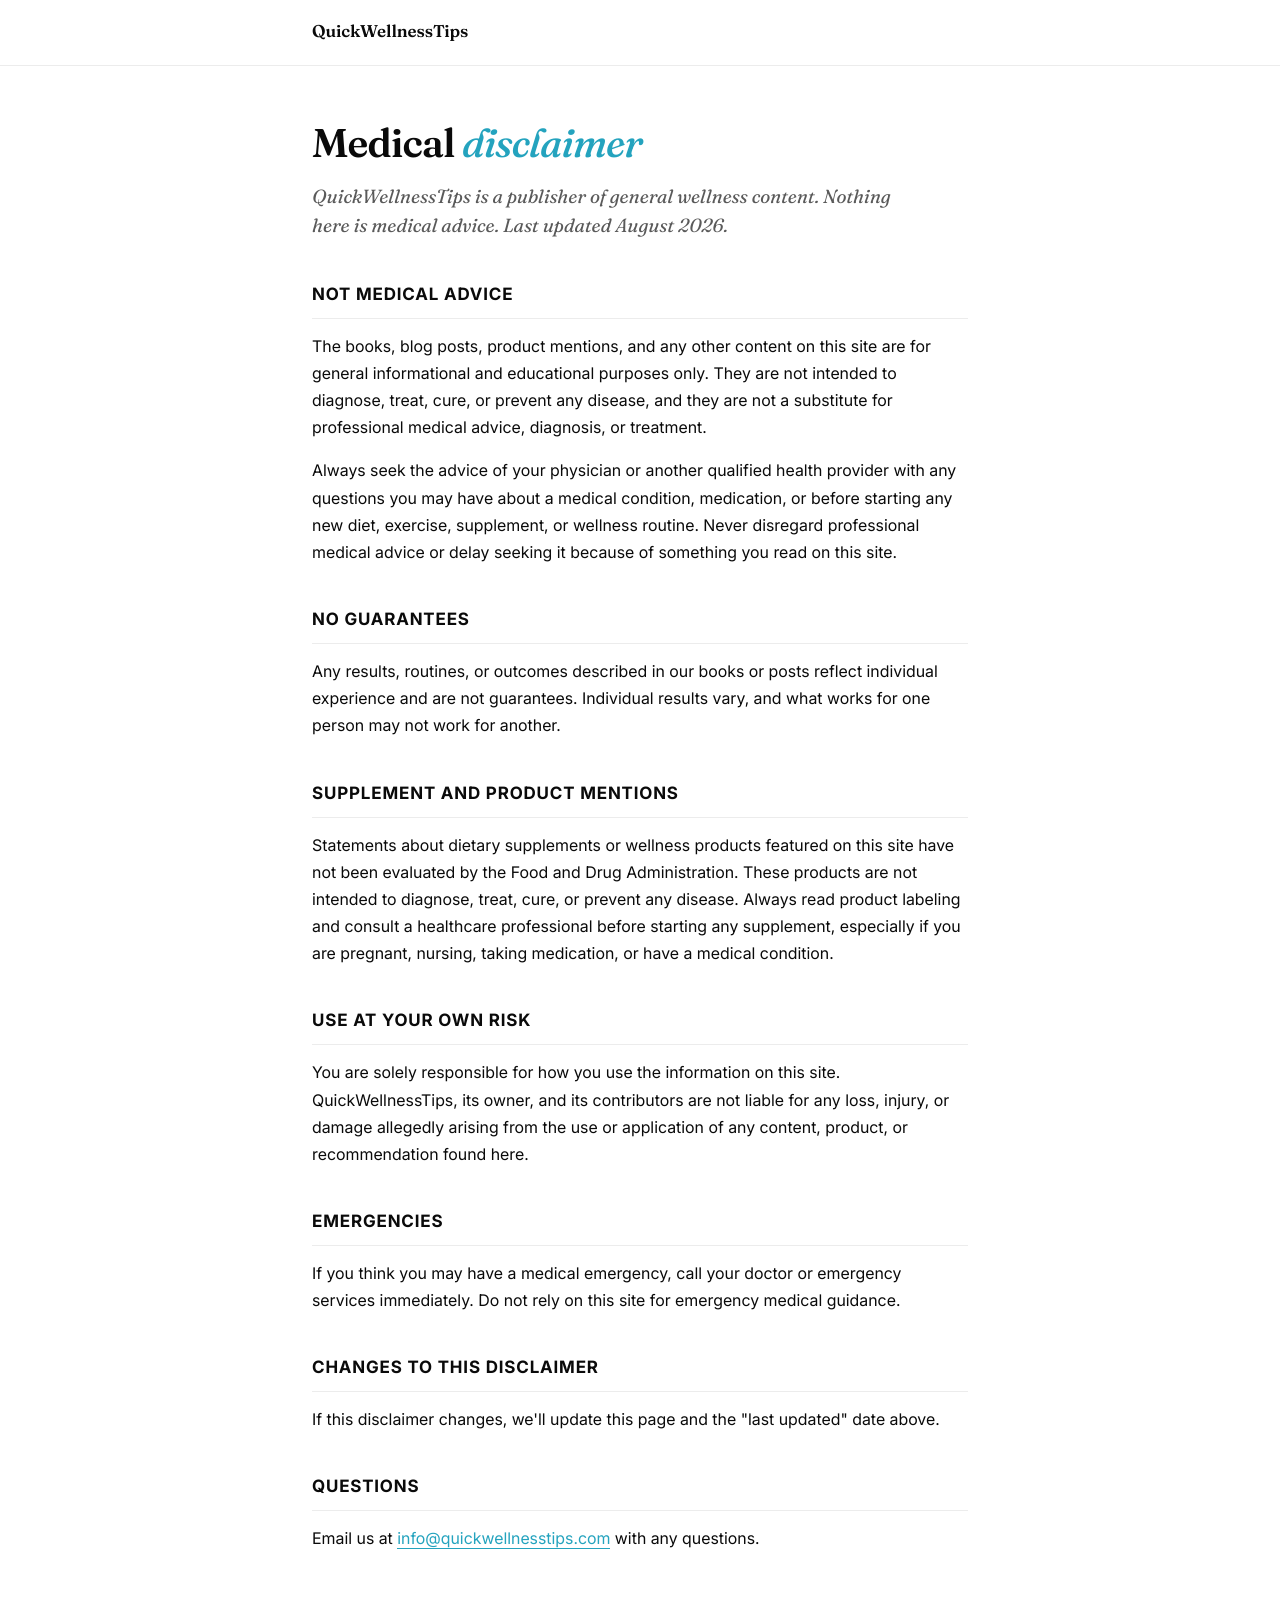
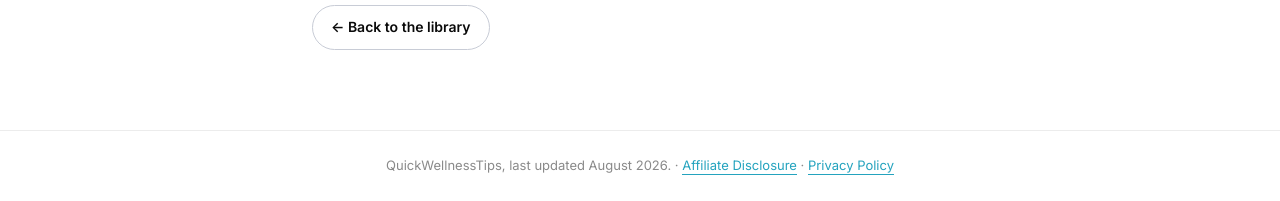
==== disclaimer.html @ e6a0ce76 "Restructure product cards, swap in real PDF-title book covers, add legal pages - Featured products: " ====
<!DOCTYPE html>
<html lang="en">
<head>
  <meta charset="UTF-8">
  <title>Medical Disclaimer, QuickWellnessTips</title>
  <meta name="viewport" content="width=device-width, initial-scale=1">
  <link rel="preconnect" href="https://fonts.googleapis.com">
  <link rel="preconnect" href="https://fonts.gstatic.com" crossorigin>
  <link href="https://fonts.googleapis.com/css2?family=Inter:wght@400;500;600;700&family=Fraunces:ital,opsz,wght@1,9..144,400&display=swap" rel="stylesheet">
  <style>
    :root {
      --paper: #ffffff;
      --ink: #0a0a0a;
      --ink-soft: #2a2a2a;
      --ink-mid: #5a5a5a;
      --ink-muted: #8a8a8a;
      --rule: #ececec;
      --rule-strong: #c8ccd6;
      --accent: #24A3BE;
      --accent-deep: #1b8499;

      --sans: "Inter", -apple-system, BlinkMacSystemFont, "Helvetica Neue", Arial, sans-serif;
      --serif: "Fraunces", Georgia, "Times New Roman", serif;
    }
    * { box-sizing: border-box; }
    html, body {
      margin: 0; padding: 0; background: var(--paper); color: var(--ink);
      font-family: var(--sans); font-size: 16px; line-height: 1.7;
      -webkit-font-smoothing: antialiased; text-rendering: geometricPrecision;
    }
    a { color: var(--accent); text-decoration: none; border-bottom: 1px solid currentColor; }
    a:hover { color: var(--accent-deep); }
    img { max-width: 100%; height: auto; display: block; }
    .wrap { max-width: 720px; margin: 0 auto; padding: 0 32px; }

    header {
      border-bottom: 1px solid var(--rule);
      padding: 18px 0;
      margin-bottom: 56px;
    }
    header .wrap { display: flex; align-items: center; gap: 12px; }
    header img {
      width: 32px; height: 32px;
      filter: drop-shadow(0 1px 2px rgba(0,0,0,0.08));
    }
    header .name {
      font-family: var(--serif);
      font-size: 17px; font-weight: 600;
      letter-spacing: -0.005em;
    }
    header a { color: inherit; border: 0; }

    main { padding: 0 0 80px; }
    h1 {
      font-family: var(--serif);
      font-size: clamp(28px, 4vw, 40px);
      line-height: 1.1;
      letter-spacing: -0.02em;
      font-weight: 600;
      margin: 0 0 16px 0;
    }
    .lede {
      font-family: var(--serif);
      font-style: italic;
      font-size: 19px;
      line-height: 1.55;
      color: var(--ink-mid);
      margin: 0 0 36px 0;
      max-width: 600px;
    }
    h2 {
      font-family: var(--sans);
      font-size: 17px;
      font-weight: 700;
      letter-spacing: 0.05em;
      text-transform: uppercase;
      color: var(--ink);
      margin: 40px 0 14px;
      padding-bottom: 8px;
      border-bottom: 1px solid var(--rule);
    }
    p { margin: 0 0 16px 0; }
    ul, ol { padding-left: 22px; margin: 0 0 16px 0; }
    li { margin-bottom: 8px; }
    strong { font-weight: 600; color: var(--ink); }
    .back {
      display: inline-block;
      margin-top: 36px;
      padding: 10px 18px;
      border: 1px solid var(--rule-strong);
      border-radius: 999px;
      font-family: var(--sans);
      font-size: 14px;
      font-weight: 600;
      color: var(--ink);
    }
    .back:hover { border-color: var(--ink); }

    footer {
      padding: 24px 0;
      border-top: 1px solid var(--rule);
      color: var(--ink-muted);
      font-size: 13px;
      text-align: center;
    }
  </style>
</head>
<body>
  <header>
    <div class="wrap">
      <a class="name" href="index.html"><img src="bundle/qwt-logo-200.png" alt="" style="display:none">QuickWellnessTips</a>
    </div>
  </header>

  <main>
    <div class="wrap">
      <h1>Medical <em style="font-family:var(--serif); font-style:italic; color:var(--accent); font-weight:500;">disclaimer</em></h1>
      <p class="lede">QuickWellnessTips is a publisher of general wellness content. Nothing here is medical advice. Last updated August 2026.</p>

      <h2>Not medical advice</h2>
      <p>The books, blog posts, product mentions, and any other content on this site are for general informational and educational purposes only. They are not intended to diagnose, treat, cure, or prevent any disease, and they are not a substitute for professional medical advice, diagnosis, or treatment.</p>
      <p>Always seek the advice of your physician or another qualified health provider with any questions you may have about a medical condition, medication, or before starting any new diet, exercise, supplement, or wellness routine. Never disregard professional medical advice or delay seeking it because of something you read on this site.</p>

      <h2>No guarantees</h2>
      <p>Any results, routines, or outcomes described in our books or posts reflect individual experience and are not guarantees. Individual results vary, and what works for one person may not work for another.</p>

      <h2>Supplement and product mentions</h2>
      <p>Statements about dietary supplements or wellness products featured on this site have not been evaluated by the Food and Drug Administration. These products are not intended to diagnose, treat, cure, or prevent any disease. Always read product labeling and consult a healthcare professional before starting any supplement, especially if you are pregnant, nursing, taking medication, or have a medical condition.</p>

      <h2>Use at your own risk</h2>
      <p>You are solely responsible for how you use the information on this site. QuickWellnessTips, its owner, and its contributors are not liable for any loss, injury, or damage allegedly arising from the use or application of any content, product, or recommendation found here.</p>

      <h2>Emergencies</h2>
      <p>If you think you may have a medical emergency, call your doctor or emergency services immediately. Do not rely on this site for emergency medical guidance.</p>

      <h2>Changes to this disclaimer</h2>
      <p>If this disclaimer changes, we'll update this page and the "last updated" date above.</p>

      <h2>Questions</h2>
      <p>Email us at <a href="mailto:info@quickwellnesstips.com">info@quickwellnesstips.com</a> with any questions.</p>

      <a class="back" href="index.html">&larr; Back to the library</a>
    </div>
  </main>

  <footer>
    QuickWellnessTips, last updated August 2026. &middot;
    <a href="disclosure.html">Affiliate Disclosure</a> &middot;
    <a href="privacy.html">Privacy Policy</a>
  </footer>
</body>
</html>
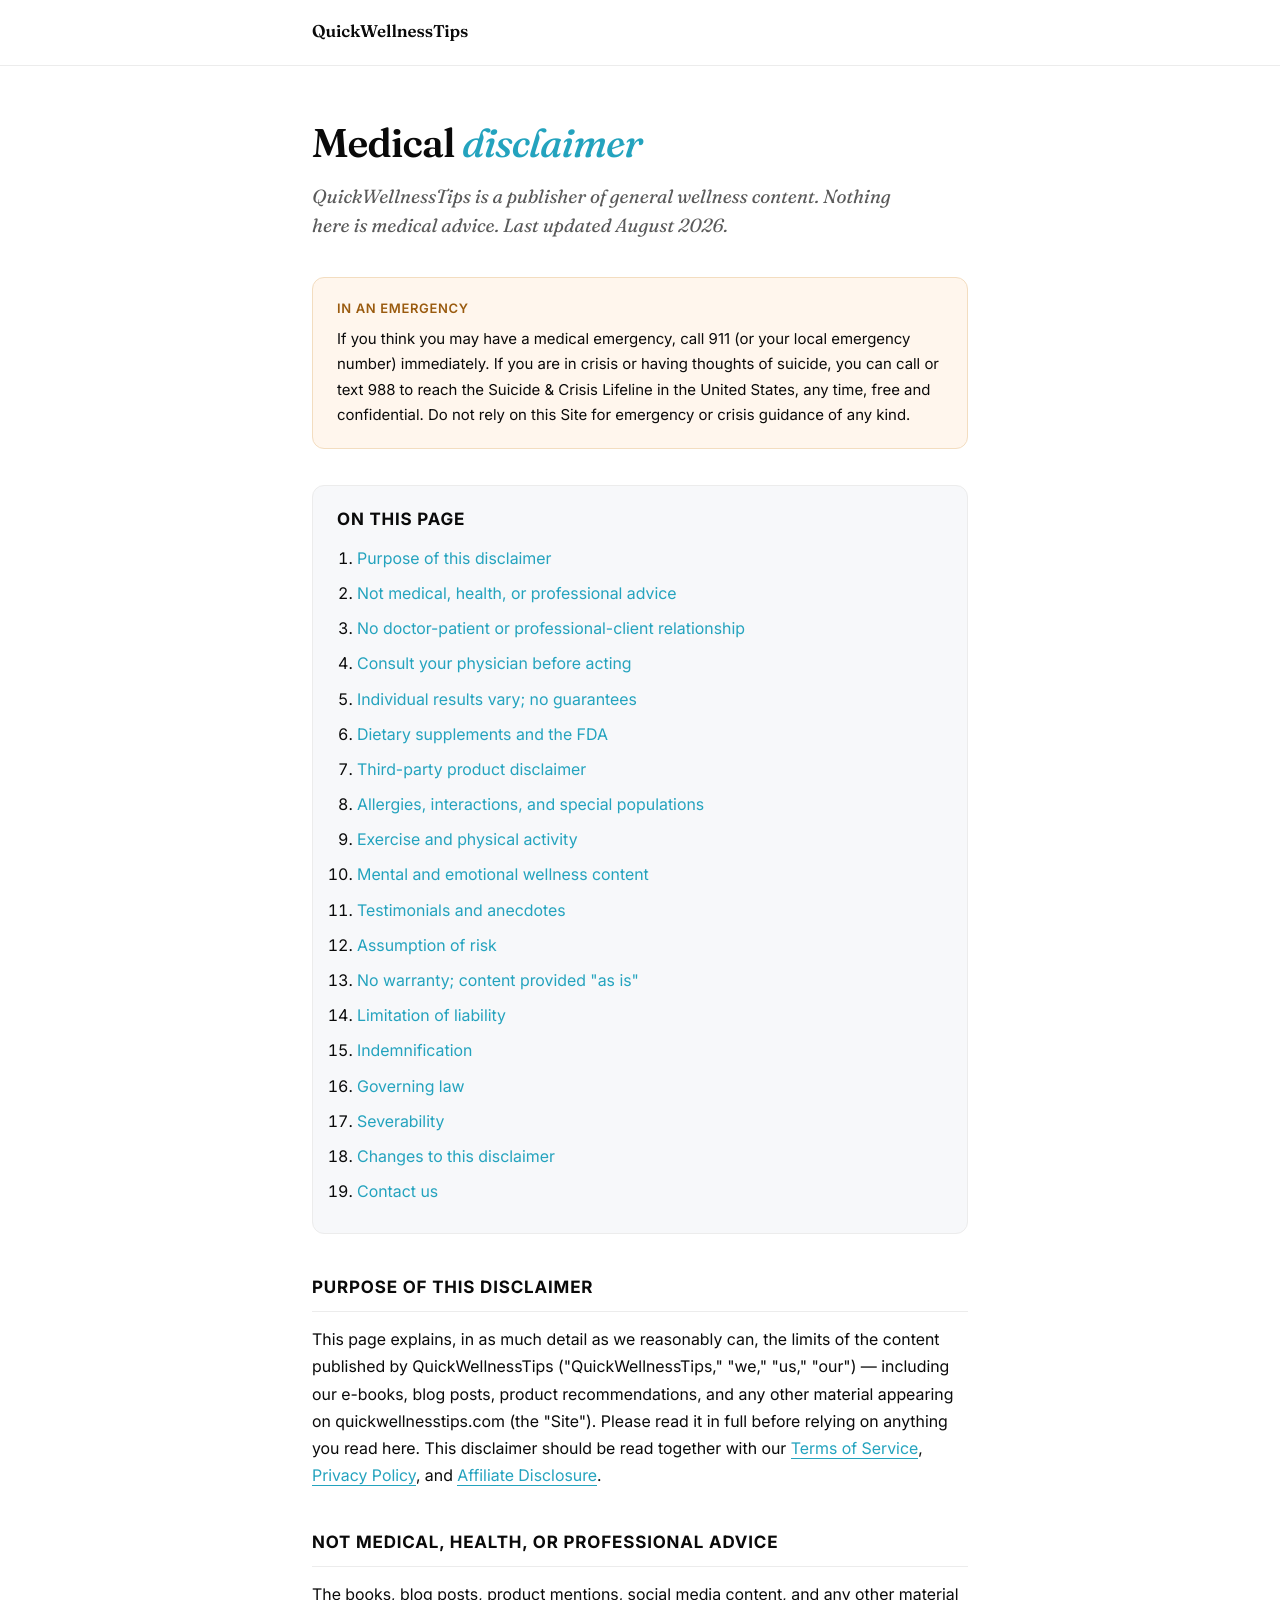
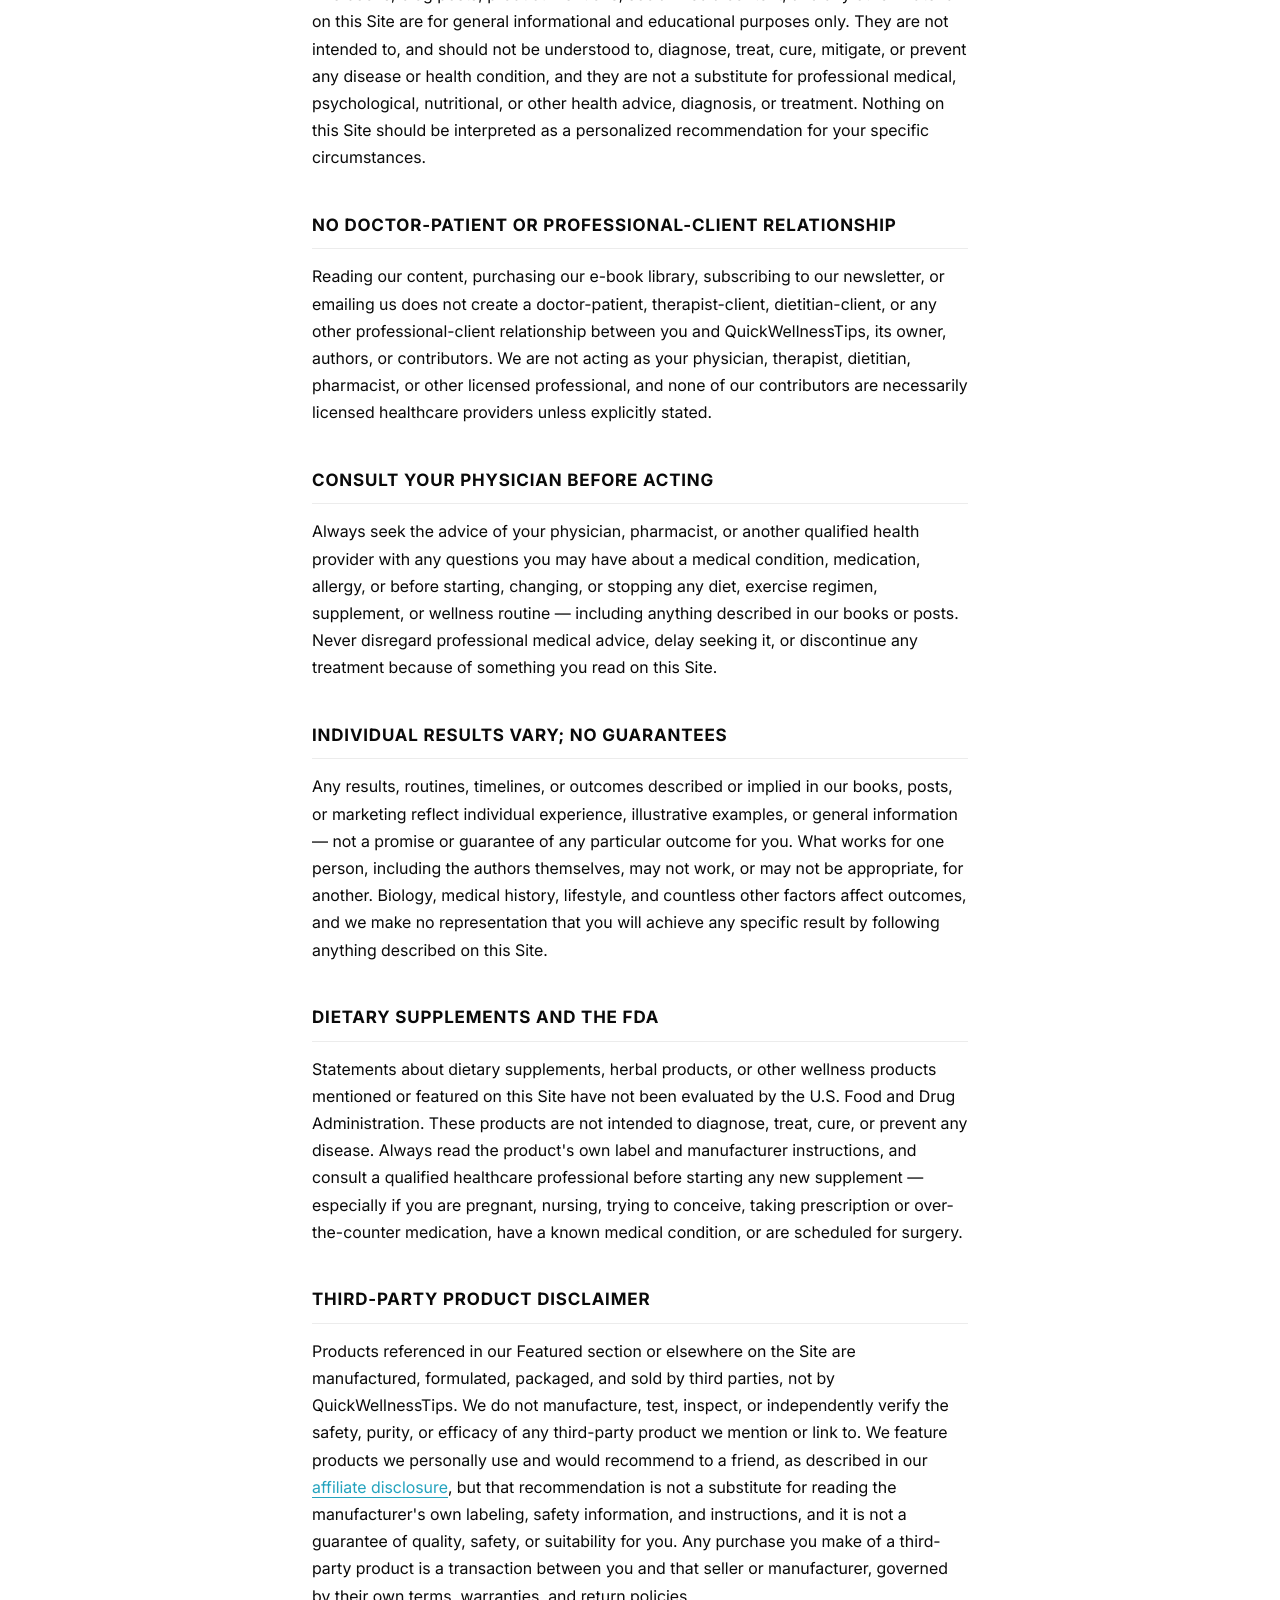
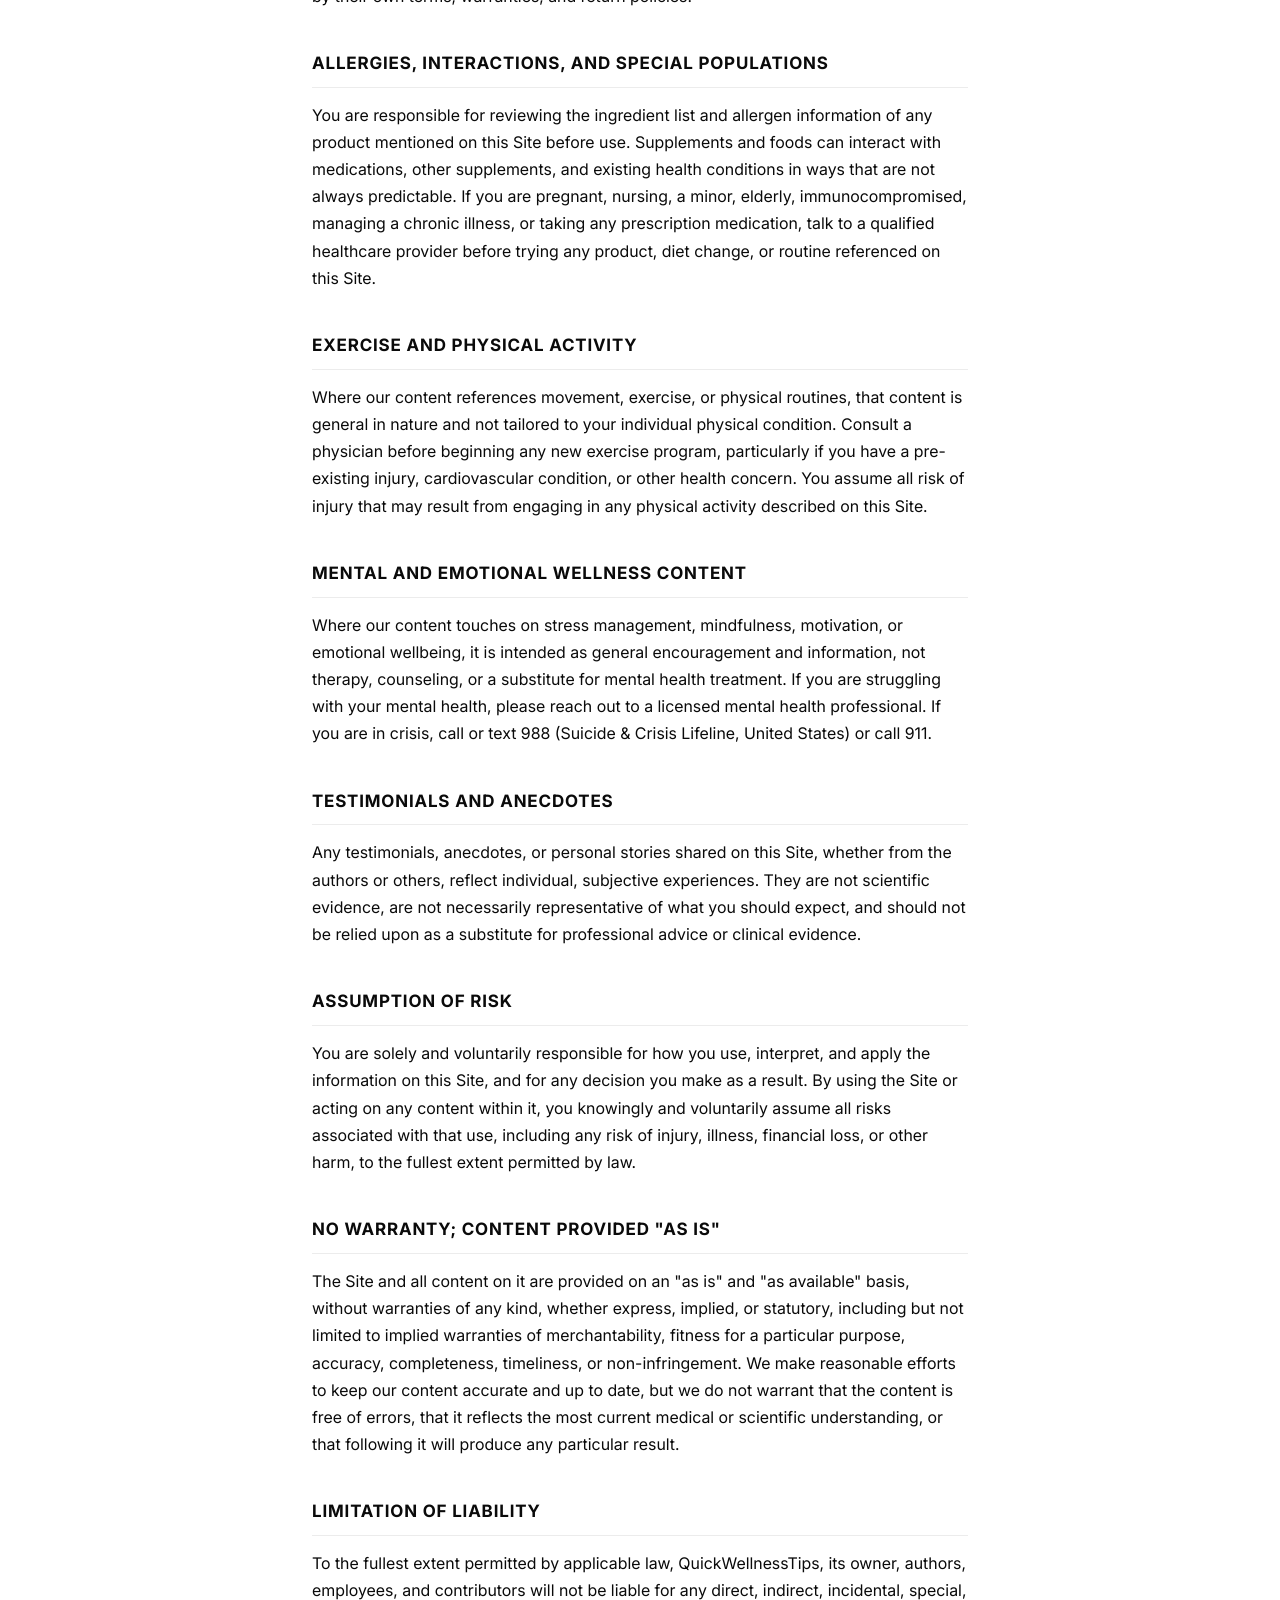
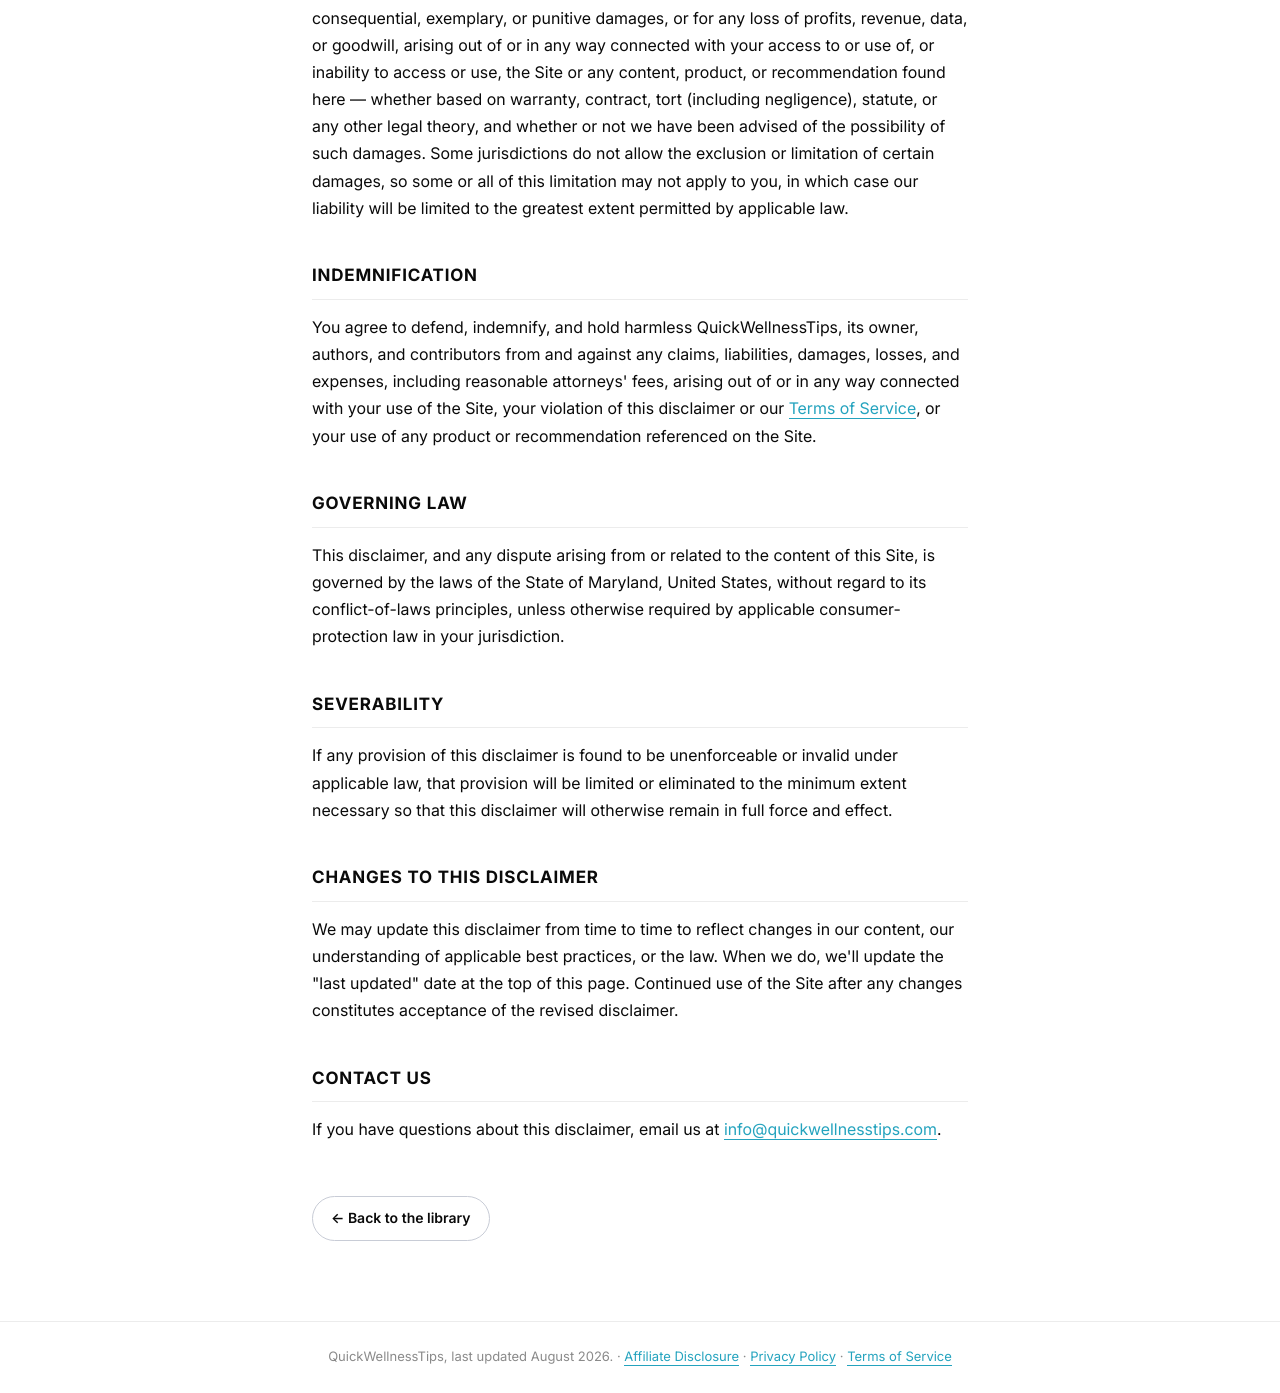
==== commit edf9c1e0: "Add Contact Us to footer; expand Privacy Policy and Medical Disclaimer into full policies; add Terms" ====
--- a/disclaimer.html
+++ b/disclaimer.html
@@ -83,6 +83,25 @@
     ul, ol { padding-left: 22px; margin: 0 0 16px 0; }
     li { margin-bottom: 8px; }
     strong { font-weight: 600; color: var(--ink); }
+    .callout {
+      background: #fff6ed;
+      border: 1px solid #f3ddc0;
+      border-radius: 12px;
+      padding: 20px 24px;
+      margin: 0 0 36px 0;
+      font-size: 15px;
+    }
+    .callout strong { display: block; margin-bottom: 6px; font-size: 13px; letter-spacing: 0.05em; text-transform: uppercase; color: #9a5b0f; }
+    .toc {
+      background: #f7f8fa;
+      border: 1px solid var(--rule);
+      border-radius: 12px;
+      padding: 20px 24px;
+      margin: 0 0 36px 0;
+    }
+    .toc h2 { border: 0; margin: 0 0 10px 0; padding: 0; }
+    .toc ol { margin: 0; padding-left: 20px; }
+    .toc a { border: 0; }
     .back {
       display: inline-block;
       margin-top: 36px;
@@ -117,27 +136,92 @@
       <h1>Medical <em style="font-family:var(--serif); font-style:italic; color:var(--accent); font-weight:500;">disclaimer</em></h1>
       <p class="lede">QuickWellnessTips is a publisher of general wellness content. Nothing here is medical advice. Last updated August 2026.</p>
 
-      <h2>Not medical advice</h2>
-      <p>The books, blog posts, product mentions, and any other content on this site are for general informational and educational purposes only. They are not intended to diagnose, treat, cure, or prevent any disease, and they are not a substitute for professional medical advice, diagnosis, or treatment.</p>
-      <p>Always seek the advice of your physician or another qualified health provider with any questions you may have about a medical condition, medication, or before starting any new diet, exercise, supplement, or wellness routine. Never disregard professional medical advice or delay seeking it because of something you read on this site.</p>
-
-      <h2>No guarantees</h2>
-      <p>Any results, routines, or outcomes described in our books or posts reflect individual experience and are not guarantees. Individual results vary, and what works for one person may not work for another.</p>
-
-      <h2>Supplement and product mentions</h2>
-      <p>Statements about dietary supplements or wellness products featured on this site have not been evaluated by the Food and Drug Administration. These products are not intended to diagnose, treat, cure, or prevent any disease. Always read product labeling and consult a healthcare professional before starting any supplement, especially if you are pregnant, nursing, taking medication, or have a medical condition.</p>
-
-      <h2>Use at your own risk</h2>
-      <p>You are solely responsible for how you use the information on this site. QuickWellnessTips, its owner, and its contributors are not liable for any loss, injury, or damage allegedly arising from the use or application of any content, product, or recommendation found here.</p>
-
-      <h2>Emergencies</h2>
-      <p>If you think you may have a medical emergency, call your doctor or emergency services immediately. Do not rely on this site for emergency medical guidance.</p>
-
-      <h2>Changes to this disclaimer</h2>
-      <p>If this disclaimer changes, we'll update this page and the "last updated" date above.</p>
-
-      <h2>Questions</h2>
-      <p>Email us at <a href="mailto:info@quickwellnesstips.com">info@quickwellnesstips.com</a> with any questions.</p>
+      <div class="callout">
+        <strong>In an emergency</strong>
+        If you think you may have a medical emergency, call 911 (or your local emergency number) immediately. If you are in crisis or having thoughts of suicide, you can call or text 988 to reach the Suicide &amp; Crisis Lifeline in the United States, any time, free and confidential. Do not rely on this Site for emergency or crisis guidance of any kind.
+      </div>
+
+      <div class="toc">
+        <h2>On this page</h2>
+        <ol>
+          <li><a href="#purpose">Purpose of this disclaimer</a></li>
+          <li><a href="#not-advice">Not medical, health, or professional advice</a></li>
+          <li><a href="#no-relationship">No doctor-patient or professional-client relationship</a></li>
+          <li><a href="#consult">Consult your physician before acting</a></li>
+          <li><a href="#no-guarantee">Individual results vary; no guarantees</a></li>
+          <li><a href="#supplements">Dietary supplements and the FDA</a></li>
+          <li><a href="#third-party-products">Third-party product disclaimer</a></li>
+          <li><a href="#special-populations">Allergies, interactions, and special populations</a></li>
+          <li><a href="#fitness">Exercise and physical activity</a></li>
+          <li><a href="#mental-health">Mental and emotional wellness content</a></li>
+          <li><a href="#testimonials">Testimonials and anecdotes</a></li>
+          <li><a href="#risk">Assumption of risk</a></li>
+          <li><a href="#warranty">No warranty; content provided "as is"</a></li>
+          <li><a href="#liability">Limitation of liability</a></li>
+          <li><a href="#indemnification">Indemnification</a></li>
+          <li><a href="#law">Governing law</a></li>
+          <li><a href="#severability">Severability</a></li>
+          <li><a href="#changes">Changes to this disclaimer</a></li>
+          <li><a href="#contact">Contact us</a></li>
+        </ol>
+      </div>
+
+      <h2 id="purpose">Purpose of this disclaimer</h2>
+      <p>This page explains, in as much detail as we reasonably can, the limits of the content published by QuickWellnessTips ("QuickWellnessTips," "we," "us," "our") — including our e-books, blog posts, product recommendations, and any other material appearing on quickwellnesstips.com (the "Site"). Please read it in full before relying on anything you read here. This disclaimer should be read together with our <a href="terms.html">Terms of Service</a>, <a href="privacy.html">Privacy Policy</a>, and <a href="disclosure.html">Affiliate Disclosure</a>.</p>
+
+      <h2 id="not-advice">Not medical, health, or professional advice</h2>
+      <p>The books, blog posts, product mentions, social media content, and any other material on this Site are for general informational and educational purposes only. They are not intended to, and should not be understood to, diagnose, treat, cure, mitigate, or prevent any disease or health condition, and they are not a substitute for professional medical, psychological, nutritional, or other health advice, diagnosis, or treatment. Nothing on this Site should be interpreted as a personalized recommendation for your specific circumstances.</p>
+
+      <h2 id="no-relationship">No doctor-patient or professional-client relationship</h2>
+      <p>Reading our content, purchasing our e-book library, subscribing to our newsletter, or emailing us does not create a doctor-patient, therapist-client, dietitian-client, or any other professional-client relationship between you and QuickWellnessTips, its owner, authors, or contributors. We are not acting as your physician, therapist, dietitian, pharmacist, or other licensed professional, and none of our contributors are necessarily licensed healthcare providers unless explicitly stated.</p>
+
+      <h2 id="consult">Consult your physician before acting</h2>
+      <p>Always seek the advice of your physician, pharmacist, or another qualified health provider with any questions you may have about a medical condition, medication, allergy, or before starting, changing, or stopping any diet, exercise regimen, supplement, or wellness routine — including anything described in our books or posts. Never disregard professional medical advice, delay seeking it, or discontinue any treatment because of something you read on this Site.</p>
+
+      <h2 id="no-guarantee">Individual results vary; no guarantees</h2>
+      <p>Any results, routines, timelines, or outcomes described or implied in our books, posts, or marketing reflect individual experience, illustrative examples, or general information — not a promise or guarantee of any particular outcome for you. What works for one person, including the authors themselves, may not work, or may not be appropriate, for another. Biology, medical history, lifestyle, and countless other factors affect outcomes, and we make no representation that you will achieve any specific result by following anything described on this Site.</p>
+
+      <h2 id="supplements">Dietary supplements and the FDA</h2>
+      <p>Statements about dietary supplements, herbal products, or other wellness products mentioned or featured on this Site have not been evaluated by the U.S. Food and Drug Administration. These products are not intended to diagnose, treat, cure, or prevent any disease. Always read the product's own label and manufacturer instructions, and consult a qualified healthcare professional before starting any new supplement — especially if you are pregnant, nursing, trying to conceive, taking prescription or over-the-counter medication, have a known medical condition, or are scheduled for surgery.</p>
+
+      <h2 id="third-party-products">Third-party product disclaimer</h2>
+      <p>Products referenced in our Featured section or elsewhere on the Site are manufactured, formulated, packaged, and sold by third parties, not by QuickWellnessTips. We do not manufacture, test, inspect, or independently verify the safety, purity, or efficacy of any third-party product we mention or link to. We feature products we personally use and would recommend to a friend, as described in our <a href="disclosure.html">affiliate disclosure</a>, but that recommendation is not a substitute for reading the manufacturer's own labeling, safety information, and instructions, and it is not a guarantee of quality, safety, or suitability for you. Any purchase you make of a third-party product is a transaction between you and that seller or manufacturer, governed by their own terms, warranties, and return policies.</p>
+
+      <h2 id="special-populations">Allergies, interactions, and special populations</h2>
+      <p>You are responsible for reviewing the ingredient list and allergen information of any product mentioned on this Site before use. Supplements and foods can interact with medications, other supplements, and existing health conditions in ways that are not always predictable. If you are pregnant, nursing, a minor, elderly, immunocompromised, managing a chronic illness, or taking any prescription medication, talk to a qualified healthcare provider before trying any product, diet change, or routine referenced on this Site.</p>
+
+      <h2 id="fitness">Exercise and physical activity</h2>
+      <p>Where our content references movement, exercise, or physical routines, that content is general in nature and not tailored to your individual physical condition. Consult a physician before beginning any new exercise program, particularly if you have a pre-existing injury, cardiovascular condition, or other health concern. You assume all risk of injury that may result from engaging in any physical activity described on this Site.</p>
+
+      <h2 id="mental-health">Mental and emotional wellness content</h2>
+      <p>Where our content touches on stress management, mindfulness, motivation, or emotional wellbeing, it is intended as general encouragement and information, not therapy, counseling, or a substitute for mental health treatment. If you are struggling with your mental health, please reach out to a licensed mental health professional. If you are in crisis, call or text 988 (Suicide &amp; Crisis Lifeline, United States) or call 911.</p>
+
+      <h2 id="testimonials">Testimonials and anecdotes</h2>
+      <p>Any testimonials, anecdotes, or personal stories shared on this Site, whether from the authors or others, reflect individual, subjective experiences. They are not scientific evidence, are not necessarily representative of what you should expect, and should not be relied upon as a substitute for professional advice or clinical evidence.</p>
+
+      <h2 id="risk">Assumption of risk</h2>
+      <p>You are solely and voluntarily responsible for how you use, interpret, and apply the information on this Site, and for any decision you make as a result. By using the Site or acting on any content within it, you knowingly and voluntarily assume all risks associated with that use, including any risk of injury, illness, financial loss, or other harm, to the fullest extent permitted by law.</p>
+
+      <h2 id="warranty">No warranty; content provided "as is"</h2>
+      <p>The Site and all content on it are provided on an "as is" and "as available" basis, without warranties of any kind, whether express, implied, or statutory, including but not limited to implied warranties of merchantability, fitness for a particular purpose, accuracy, completeness, timeliness, or non-infringement. We make reasonable efforts to keep our content accurate and up to date, but we do not warrant that the content is free of errors, that it reflects the most current medical or scientific understanding, or that following it will produce any particular result.</p>
+
+      <h2 id="liability">Limitation of liability</h2>
+      <p>To the fullest extent permitted by applicable law, QuickWellnessTips, its owner, authors, employees, and contributors will not be liable for any direct, indirect, incidental, special, consequential, exemplary, or punitive damages, or for any loss of profits, revenue, data, or goodwill, arising out of or in any way connected with your access to or use of, or inability to access or use, the Site or any content, product, or recommendation found here — whether based on warranty, contract, tort (including negligence), statute, or any other legal theory, and whether or not we have been advised of the possibility of such damages. Some jurisdictions do not allow the exclusion or limitation of certain damages, so some or all of this limitation may not apply to you, in which case our liability will be limited to the greatest extent permitted by applicable law.</p>
+
+      <h2 id="indemnification">Indemnification</h2>
+      <p>You agree to defend, indemnify, and hold harmless QuickWellnessTips, its owner, authors, and contributors from and against any claims, liabilities, damages, losses, and expenses, including reasonable attorneys' fees, arising out of or in any way connected with your use of the Site, your violation of this disclaimer or our <a href="terms.html">Terms of Service</a>, or your use of any product or recommendation referenced on the Site.</p>
+
+      <h2 id="law">Governing law</h2>
+      <p>This disclaimer, and any dispute arising from or related to the content of this Site, is governed by the laws of the State of Maryland, United States, without regard to its conflict-of-laws principles, unless otherwise required by applicable consumer-protection law in your jurisdiction.</p>
+
+      <h2 id="severability">Severability</h2>
+      <p>If any provision of this disclaimer is found to be unenforceable or invalid under applicable law, that provision will be limited or eliminated to the minimum extent necessary so that this disclaimer will otherwise remain in full force and effect.</p>
+
+      <h2 id="changes">Changes to this disclaimer</h2>
+      <p>We may update this disclaimer from time to time to reflect changes in our content, our understanding of applicable best practices, or the law. When we do, we'll update the "last updated" date at the top of this page. Continued use of the Site after any changes constitutes acceptance of the revised disclaimer.</p>
+
+      <h2 id="contact">Contact us</h2>
+      <p>If you have questions about this disclaimer, email us at <a href="mailto:info@quickwellnesstips.com">info@quickwellnesstips.com</a>.</p>
 
       <a class="back" href="index.html">&larr; Back to the library</a>
     </div>
@@ -146,7 +230,8 @@
   <footer>
     QuickWellnessTips, last updated August 2026. &middot;
     <a href="disclosure.html">Affiliate Disclosure</a> &middot;
-    <a href="privacy.html">Privacy Policy</a>
+    <a href="privacy.html">Privacy Policy</a> &middot;
+    <a href="terms.html">Terms of Service</a>
   </footer>
 </body>
 </html>
